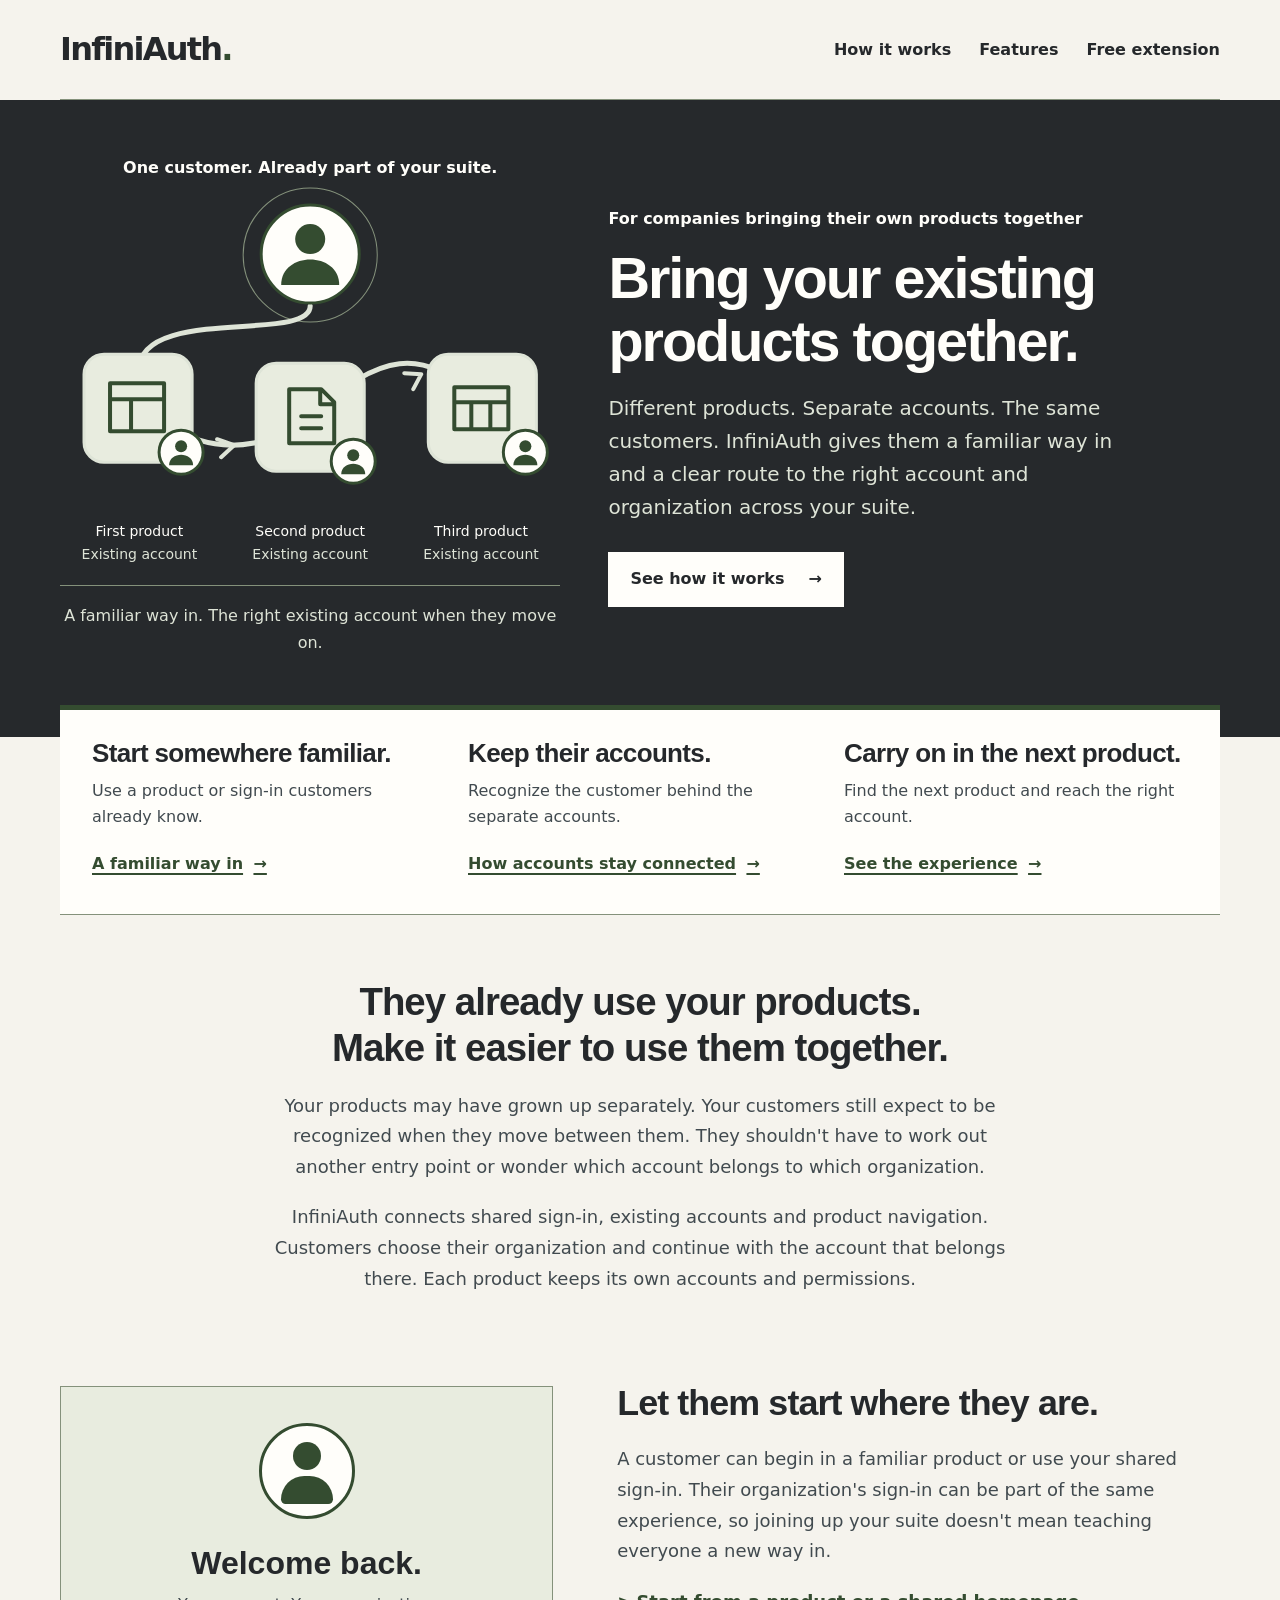
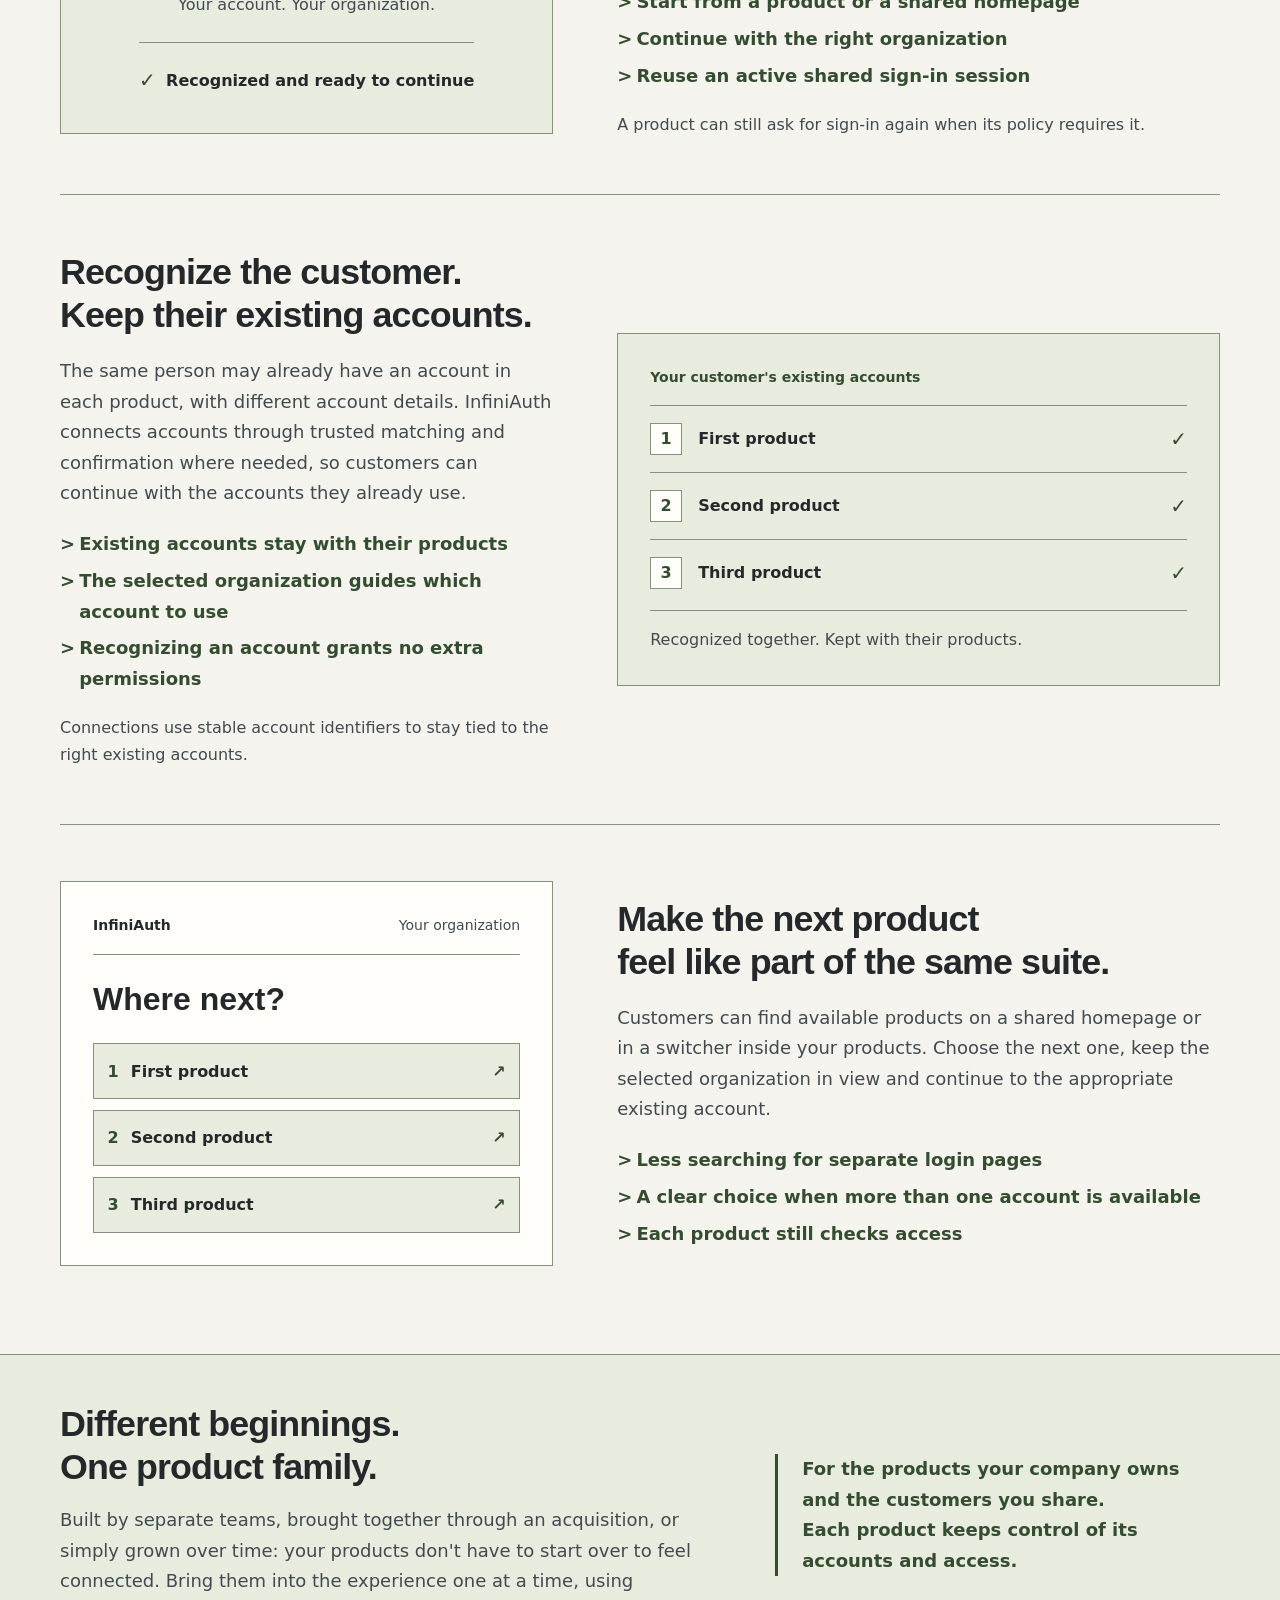
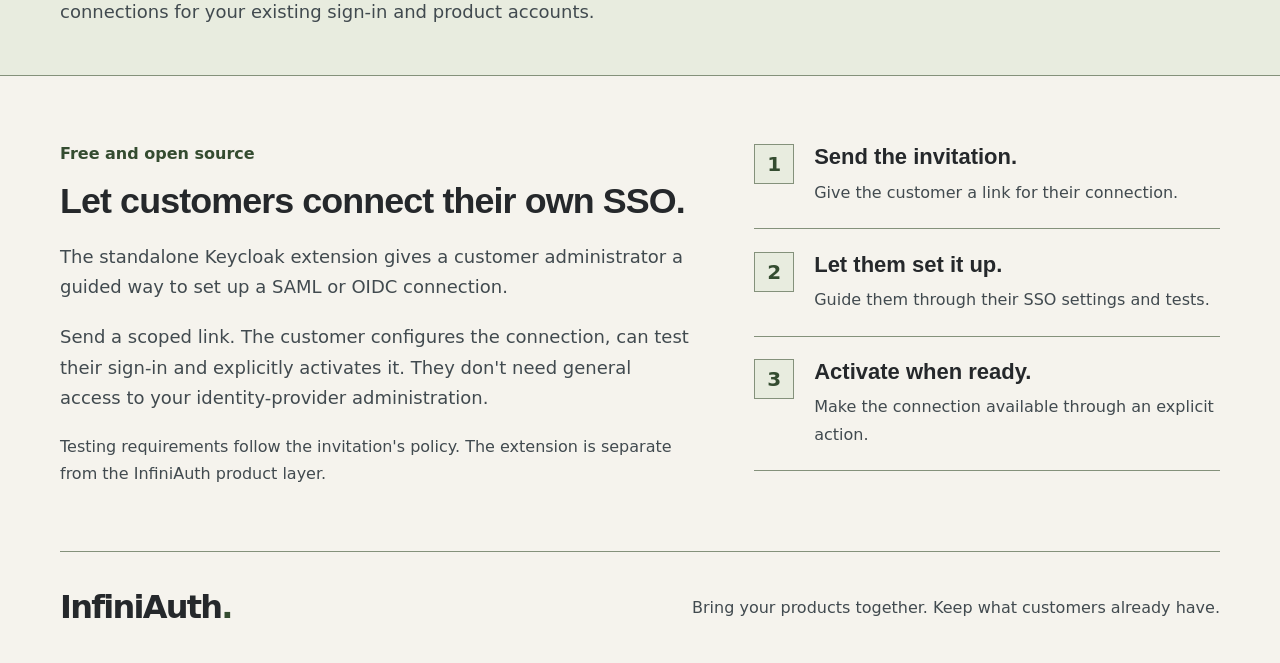
==== infiniauth/index.html @ a1698da1 "Publish InfiniAuth starter page under /infiniauth/" ====
<!doctype html>
<html lang="en">
<head>
  <meta charset="utf-8">
  <meta name="viewport" content="width=device-width, initial-scale=1">
  <meta name="description" content="Bring your existing products together. InfiniAuth connects the customer experience across your product suite while each product keeps its accounts and permissions.">
  <meta http-equiv="Content-Security-Policy" content="default-src 'none'; style-src 'self'; img-src 'none'; font-src 'none'; script-src 'none'; connect-src 'none'; form-action 'none'; base-uri 'none'">
  <title>InfiniAuth &mdash; Bring your existing products together</title>
  <link rel="stylesheet" href="./styles.css">
  <!-- Local concept: intended adapters and integrations are assumed complete for this design only. No implementation or release claim is implied. -->
</head>
<body>
  <a class="skip-link" href="#main-content">Skip to content</a>
  <header class="site-header wrap">
    <a class="wordmark" href="#top" aria-label="InfiniAuth home">InfiniAuth<span aria-hidden="true">.</span></a>
    <nav aria-label="Main navigation"><a href="#how-it-works">How it works</a><a href="#features">Features</a><a href="#keycloak">Free extension</a></nav>
  </header>
  <main id="main-content" tabindex="-1">
    <section class="hero" id="top" aria-labelledby="hero-title">
      <div class="wrap hero-content">
        <figure class="hero-art" aria-labelledby="art-caption">
          <p class="art-heading">One customer. Already part of your suite.</p>
          <svg viewBox="0 0 500 340" role="img" aria-labelledby="art-title art-description">
            <title id="art-title">One customer continues through three products your company owns</title>
            <desc id="art-description">A customer portrait leads into a route through three product symbols, arranged from left to right. Each product has its own account badge showing the same customer. The route represents familiar sign-in, recognition of existing accounts and continuing to the next product in the selected organization. Accounts and permissions remain with each product. This is a conceptual illustration.</desc>
            <circle class="art-halo" cx="250" cy="75" r="67"/>
            <path class="art-path" d="M250 126C250 163 79 125 79 190S180 296 250 235S361 163 421 222"/>
            <path class="art-chevron" d="M157 259l17 6-13 12M344 193l17 1-8 15"/>
            <g transform="translate(196 20)"><circle class="art-disc" cx="54" cy="54" r="49"/><circle class="art-person" cx="54" cy="39" r="15"/><path class="art-person" d="M25 85C25 51 83 51 83 85Z"/></g>
            <g transform="translate(24 174)"><rect class="art-product" width="108" height="108" rx="20"/><path class="art-symbol-line" d="M26 29H80V77H26ZM26 45H80M47 45V77"/><circle class="art-account-disc" cx="97" cy="98" r="22"/><circle class="art-person" cx="97" cy="92" r="6"/><path class="art-person" d="M85 111C85 97 109 97 109 111Z"/></g>
            <g transform="translate(196 183)"><rect class="art-product" width="108" height="108" rx="20"/><path class="art-symbol-line" d="M33 26H65L78 39V80H33ZM64 26V41H78M45 53H65M45 65H65"/><circle class="art-account-disc" cx="97" cy="98" r="22"/><circle class="art-person" cx="97" cy="92" r="6"/><path class="art-person" d="M85 111C85 97 109 97 109 111Z"/></g>
            <g transform="translate(368 174)"><rect class="art-product" width="108" height="108" rx="20"/><path class="art-symbol-line" d="M26 33H80V75H26ZM26 48H80M43 48V75M62 48V75"/><circle class="art-account-disc" cx="97" cy="98" r="22"/><circle class="art-person" cx="97" cy="92" r="6"/><path class="art-person" d="M85 111C85 97 109 97 109 111Z"/></g>
          </svg>
          <div class="art-product-labels" aria-hidden="true"><span>First product<br><b>Existing account</b></span><span>Second product<br><b>Existing account</b></span><span>Third product<br><b>Existing account</b></span></div>
          <figcaption id="art-caption">A familiar way in. The right existing account when they move on.</figcaption>
        </figure>
        <div class="hero-copy">
          <p class="hero-eyebrow">For companies bringing their own products together</p>
          <h1 id="hero-title">Bring your existing<br>products together.</h1>
          <p>Different products. Separate accounts. The same customers. InfiniAuth gives them a familiar way in and a clear route to the right account and organization across your suite.</p>
          <a class="button light-button" href="#how-it-works">See how it works <span aria-hidden="true">&rarr;</span></a>
        </div>
      </div>
    </section>

    <div class="wrap quick-links" aria-label="Explore InfiniAuth">
      <div><h2>Start somewhere familiar.</h2><p>Use a product or sign-in customers already know.</p><a href="#sign-in">A familiar way in <span aria-hidden="true">&rarr;</span></a></div>
      <div><h2>Keep their accounts.</h2><p>Recognize the customer behind the separate accounts.</p><a href="#existing-accounts">How accounts stay connected <span aria-hidden="true">&rarr;</span></a></div>
      <div><h2>Carry on in the next product.</h2><p>Find the next product and reach the right account.</p><a href="#switch-products">See the experience <span aria-hidden="true">&rarr;</span></a></div>
    </div>

    <section class="intro wrap" id="how-it-works" aria-labelledby="intro-title" tabindex="-1">
      <h2 id="intro-title">They already use your products.<br>Make it easier to use them together.</h2>
      <p>Your products may have grown up separately. Your customers still expect to be recognized when they move between them. They shouldn't have to work out another entry point or wonder which account belongs to which organization.</p>
      <p>InfiniAuth connects shared sign-in, existing accounts and product navigation. Customers choose their organization and continue with the account that belongs there. Each product keeps its own accounts and permissions.</p>
    </section>

    <section class="features wrap" id="features" aria-label="InfiniAuth features">
      <article class="feature-row" id="sign-in" aria-labelledby="sign-in-title">
        <div class="feature-picture sign-in-picture" aria-hidden="true">
          <div class="portrait"><span class="portrait-head"></span><span class="portrait-body"></span></div>
          <span class="picture-heading">Welcome back.</span>
          <span class="picture-copy">Your account. Your organization.</span>
          <div class="signed-in"><span class="checkmark">&#10003;</span> Recognized and ready to continue</div>
        </div>
        <div class="feature-copy"><h2 id="sign-in-title">Let them start where they are.</h2><p>A customer can begin in a familiar product or use your shared sign-in. Their organization's sign-in can be part of the same experience, so joining up your suite doesn't mean teaching everyone a new way in.</p><ul><li>Start from a product or a shared homepage</li><li>Continue with the right organization</li><li>Reuse an active shared sign-in session</li></ul><p class="detail">A product can still ask for sign-in again when its policy requires it.</p></div>
      </article>

      <article class="feature-row reverse" id="existing-accounts" aria-labelledby="accounts-title">
        <div class="feature-picture account-picture" aria-hidden="true"><span class="picture-label">Your customer's existing accounts</span><div class="account-item"><span class="account-symbol">1</span><span>First product</span><span class="checkmark">&#10003;</span></div><div class="account-item"><span class="account-symbol">2</span><span>Second product</span><span class="checkmark">&#10003;</span></div><div class="account-item"><span class="account-symbol">3</span><span>Third product</span><span class="checkmark">&#10003;</span></div><p class="picture-bottom">Recognized together. Kept with their products.</p></div>
        <div class="feature-copy"><h2 id="accounts-title">Recognize the customer.<br>Keep their existing accounts.</h2><p>The same person may already have an account in each product, with different account details. InfiniAuth connects accounts through trusted matching and confirmation where needed, so customers can continue with the accounts they already use.</p><ul><li>Existing accounts stay with their products</li><li>The selected organization guides which account to use</li><li>Recognizing an account grants no extra permissions</li></ul><p class="detail">Connections use stable account identifiers to stay tied to the right existing accounts.</p></div>
      </article>

      <article class="feature-row" id="switch-products" aria-labelledby="switch-title">
        <div class="feature-picture product-picture" aria-hidden="true"><div class="picture-toolbar"><span>InfiniAuth</span><span>Your organization</span></div><span class="picture-heading">Where next?</span><div class="product-menu"><span><b>1</b> First product <i>&nearr;</i></span><span><b>2</b> Second product <i>&nearr;</i></span><span><b>3</b> Third product <i>&nearr;</i></span></div></div>
        <div class="feature-copy"><h2 id="switch-title">Make the next product<br>feel like part of the same suite.</h2><p>Customers can find available products on a shared homepage or in a switcher inside your products. Choose the next one, keep the selected organization in view and continue to the appropriate existing account.</p><ul><li>Less searching for separate login pages</li><li>A clear choice when more than one account is available</li><li>Each product still checks access</li></ul></div>
      </article>
    </section>

    <section class="fit-section">
      <div class="wrap fit-content"><div><h2>Different beginnings.<br>One product family.</h2><p>Built by separate teams, brought together through an acquisition, or simply grown over time: your products don't have to start over to feel connected. Bring them into the experience one at a time, using connections for your existing sign-in and product accounts.</p></div><p class="fit-note">For the products your company owns and the customers you share.<br>Each product keeps control of its accounts and access.</p></div>
    </section>

    <section class="extension wrap" id="keycloak" aria-labelledby="keycloak-title">
      <div><p class="section-label">Free and open source</p><h2 id="keycloak-title">Let customers connect their own SSO.</h2><p>The standalone Keycloak extension gives a customer administrator a guided way to set up a SAML or OIDC connection.</p><p>Send a scoped link. The customer configures the connection, can test their sign-in and explicitly activates it. They don't need general access to your identity-provider administration.</p><p class="detail">Testing requirements follow the invitation's policy. The extension is separate from the InfiniAuth product layer.</p></div>
      <ol class="extension-steps"><li><span>1</span><div><h3>Send the invitation.</h3><p>Give the customer a link for their connection.</p></div></li><li><span>2</span><div><h3>Let them set it up.</h3><p>Guide them through their SSO settings and tests.</p></div></li><li><span>3</span><div><h3>Activate when ready.</h3><p>Make the connection available through an explicit action.</p></div></li></ol>
    </section>
  </main>
  <footer class="site-footer wrap"><div><a class="wordmark" href="#top">InfiniAuth<span aria-hidden="true">.</span></a><p>Bring your products together. Keep what customers already have.</p></div></footer>
</body>
</html>
---- infiniauth/styles.css ----
:root {
  color-scheme: light;
  --paper: #f5f3ed; --surface: #fffefa; --soft: #e8ecdf; --charcoal: #26292c;
  --ink: #25282b; --muted: #414a4f; --accent: #344c30; --on-dark: #fffefa;
  --on-dark-muted: #dee4d7; --border: #84917b;
  font-family: "Segoe UI", system-ui, sans-serif; color: var(--ink); background: var(--paper);
  font-synthesis: none;
}
* { box-sizing: border-box; }
html { font-size: 100%; scroll-padding-top: 1.5rem; }
body { margin: 0; font-size: 1.125rem; line-height: 1.7; }
h1, h2, h3, p, figure { margin: 0; }
h1, h2, h3 { font-family: "Bahnschrift", "Arial Narrow", "Segoe UI", sans-serif; font-weight: 700; line-height: 1.2; color: inherit; }
h1, h2, h3, p, span, li { overflow-wrap: anywhere; }
h1 { font-size: clamp(2.75rem, 4.5vw, 4.25rem); letter-spacing: -.035em; line-height: 1.08; }
h2 { font-size: clamp(2rem, 2.8vw, 2.75rem); letter-spacing: -.025em; }
h3 { font-size: 1.375rem; }
p { max-width: 65ch; color: var(--muted); }
ul, ol { margin: 0; padding: 0; }
a { color: var(--accent); text-underline-offset: .25em; text-decoration-thickness: .1em; }
a:focus-visible { outline: 3px solid var(--surface); outline-offset: 3px; box-shadow: 0 0 0 7px var(--ink); border-radius: .15rem; }
[tabindex="-1"]:focus { outline: none; }
.wrap { width: min(1160px, calc(100% - 80px)); margin-inline: auto; }
.skip-link { position: absolute; z-index: 5; top: 1rem; left: 1rem; padding: .75rem 1rem; background: var(--charcoal); color: var(--on-dark); transform: translateY(-180%); }
.skip-link:focus { transform: translateY(0); }
.site-header { display: flex; justify-content: space-between; align-items: center; flex-wrap: wrap; gap: 1rem 2rem; padding-block: 1.4rem; border-bottom: 1px solid var(--border); }
.wordmark { font-size: 2rem; font-weight: 700; letter-spacing: -.055em; color: var(--ink); text-decoration: none; white-space: nowrap; }
.wordmark > span { color: var(--accent); }
nav { display: flex; flex-wrap: wrap; gap: .2rem 1.75rem; }
nav a { display: inline-flex; align-items: center; min-height: 44px; color: var(--ink); font-size: 1rem; font-weight: 650; text-decoration: none; }
nav a:hover { text-decoration: underline; }
.hero { background: var(--charcoal); color: var(--on-dark); padding-block: 3.5rem 5rem; }
.hero-content { display: grid; grid-template-columns: minmax(0, .9fr) minmax(0, 1.1fr); gap: 3rem; align-items: center; }
.hero-art svg { display: block; width: 100%; height: auto; }
.hero-art .art-heading { color: var(--on-dark); font-size: 1rem; font-weight: 650; line-height: 1.5; text-align: center; }
.hero-art figcaption { font-size: 1rem; color: var(--on-dark-muted); text-align: center; margin-top: 1.25rem; padding-top: 1rem; border-top: 1px solid var(--border); }
.art-product-labels { display: grid; grid-template-columns: repeat(3, minmax(0, 1fr)); gap: .75rem; color: var(--on-dark); font-size: .875rem; line-height: 1.6; text-align: center; }
.art-product-labels b { color: var(--on-dark-muted); font-weight: 400; }
.art-halo { fill: none; stroke: var(--border); stroke-width: 1; }
.art-path { fill: none; stroke: var(--on-dark-muted); stroke-width: 5; stroke-linecap: round; }
.art-chevron { fill: none; stroke: var(--on-dark-muted); stroke-width: 4; stroke-linecap: round; stroke-linejoin: round; }
.art-disc, .art-account-disc { fill: var(--surface); stroke: var(--accent); stroke-width: 3; }
.art-person { fill: var(--accent); }
.art-product { fill: var(--soft); stroke: var(--on-dark-muted); stroke-width: 3; }
.art-symbol-line { fill: none; stroke: var(--accent); stroke-width: 4; stroke-linecap: round; stroke-linejoin: round; }
.hero-copy > p { font-size: 1.25rem; line-height: 1.65; color: var(--on-dark-muted); max-width: 43ch; margin-top: 1.25rem; }
.hero-copy > .hero-eyebrow { font-size: 1rem; font-weight: 650; line-height: 1.6; color: var(--on-dark); margin: 0 0 1rem; max-width: 48ch; }
.hero-copy .button { margin-top: 1.75rem; }
.button { display: inline-flex; align-items: center; justify-content: center; gap: 1.5rem; min-height: 52px; padding: .85rem 1.25rem; border: 2px solid var(--accent); color: var(--surface); background: var(--accent); font-size: 1rem; font-weight: 700; text-decoration: none; line-height: 1.5; }
.light-button { color: var(--ink); background: var(--surface); border-color: var(--surface); }
.light-button:hover { color: var(--ink); background: var(--soft); border-color: var(--soft); }
.quick-links { position: relative; display: grid; grid-template-columns: repeat(3, minmax(0, 1fr)); gap: 2rem; margin-top: -2rem; padding: 1.75rem 2rem; background: var(--surface); border-top: 5px solid var(--accent); border-bottom: 1px solid var(--border); }
.quick-links h2 { font-size: 1.625rem; }
.quick-links p { font-size: 1rem; margin-top: .55rem; line-height: 1.65; }
.quick-links a { display: inline-flex; align-items: center; gap: .65rem; min-height: 44px; font-size: 1rem; font-weight: 650; margin-top: .7rem; }
.intro { padding-block: 4rem 2rem; max-width: 900px; text-align: center; }
.intro h2 { font-size: clamp(2rem, 3vw, 2.75rem); }
.intro p { margin: 1.25rem auto 0; max-width: 65ch; }
.features { padding-bottom: 2rem; }
.feature-row { display: grid; grid-template-columns: minmax(0, .9fr) minmax(0, 1.1fr); gap: 4rem; align-items: center; padding-block: 3.5rem; border-bottom: 1px solid var(--border); }
.feature-row:last-child { border-bottom: 0; }
.feature-row.reverse .feature-picture { grid-column: 2; grid-row: 1; }
.feature-row.reverse .feature-copy { grid-column: 1; grid-row: 1; }
.feature-copy > p { margin-top: 1.2rem; }
.feature-copy ul { list-style: none; margin-top: 1.25rem; }
.feature-copy li { color: var(--accent); font-weight: 650; padding-left: 1.2rem; position: relative; margin-top: .4rem; }
.feature-copy li::before { content: ">"; position: absolute; left: 0; font-weight: 700; }
.detail { font-size: 1rem; line-height: 1.7; }
.feature-picture { min-width: 0; background: var(--soft); border: 1px solid var(--border); padding: 2rem; }
.sign-in-picture { display: flex; align-items: center; flex-direction: column; padding-block: 2.25rem; text-align: center; }
.portrait { position: relative; width: 6rem; height: 6rem; border: 3px solid var(--accent); border-radius: 50%; background: var(--surface); margin-bottom: 1.5rem; }
.portrait-head { position: absolute; width: 1.75rem; height: 1.75rem; top: 1rem; left: 50%; margin-left: -.875rem; background: var(--accent); border-radius: 50%; }
.portrait-body { position: absolute; width: 3.25rem; height: 1.75rem; bottom: .75rem; left: 50%; margin-left: -1.625rem; border-radius: 2rem 2rem .4rem .4rem; background: var(--accent); }
.picture-heading { display: block; font-family: "Bahnschrift", "Arial Narrow", "Segoe UI", sans-serif; font-size: 2rem; font-weight: 700; line-height: 1.25; }
.picture-copy { display: block; font-size: 1rem; color: var(--muted); margin-top: .5rem; }
.signed-in { display: flex; align-items: center; gap: .65rem; font-size: 1rem; font-weight: 600; border-top: 1px solid var(--border); padding-top: 1.25rem; margin-top: 1.5rem; }
.checkmark { color: var(--accent); font-size: 1.25rem; font-weight: 700; }
.picture-label { display: block; color: var(--accent); font-size: .875rem; font-weight: 700; line-height: 1.6; margin-bottom: 1rem; }
.account-item { display: flex; align-items: center; gap: 1rem; padding-block: 1rem; border-top: 1px solid var(--border); font-size: 1rem; font-weight: 600; }
.account-item > .checkmark { margin-left: auto; }
.account-symbol { display: grid; place-items: center; width: 2rem; height: 2rem; flex: 0 0 2rem; color: var(--accent); background: var(--surface); border: 1px solid var(--border); font-size: 1rem; }
.picture-bottom { font-size: 1rem; line-height: 1.65; border-top: 1px solid var(--border); padding-top: 1rem; margin-top: .25rem; }
.product-picture { background: var(--surface); }
.picture-toolbar { display: flex; justify-content: space-between; flex-wrap: wrap; gap: .5rem 1rem; font-size: .875rem; color: var(--muted); border-bottom: 1px solid var(--border); padding-bottom: 1rem; margin-bottom: 1.5rem; }
.picture-toolbar > span:first-child { color: var(--ink); font-weight: 700; }
.product-menu { display: grid; gap: .65rem; margin-top: 1.5rem; }
.product-menu > span { display: flex; align-items: center; gap: .75rem; padding: .85rem; background: var(--soft); border: 1px solid var(--border); font-size: 1rem; font-weight: 600; }
.product-menu b { color: var(--accent); }
.product-menu i { margin-left: auto; color: var(--accent); font-style: normal; }
.fit-section { background: var(--soft); border-block: 1px solid var(--border); padding-block: 3rem; }
.fit-content { display: grid; grid-template-columns: minmax(0, 1.2fr) minmax(0, .8fr); gap: 3rem; align-items: center; }
.fit-content > div > p { margin-top: 1rem; }
.fit-note { font-size: 1.125rem; font-weight: 600; color: var(--accent); padding-left: 1.5rem; border-left: 3px solid var(--accent); }
.extension { display: grid; grid-template-columns: minmax(0, 1.15fr) minmax(0, .85fr); gap: 4rem; padding-block: 4rem; }
.section-label { font-size: 1rem; color: var(--accent); font-weight: 700; margin-bottom: .75rem; }
.extension > div > p:not(.section-label) { margin-top: 1.2rem; }
.extension-steps { list-style: none; }
.extension-steps li { display: flex; align-items: start; gap: 1.25rem; padding-block: 1.4rem; border-bottom: 1px solid var(--border); }
.extension-steps li:first-child { padding-top: .25rem; }
.extension-steps li > span { display: grid; place-items: center; width: 2.5rem; height: 2.5rem; flex: 0 0 2.5rem; background: var(--soft); border: 1px solid var(--border); color: var(--accent); font-size: 1.25rem; font-weight: 700; }
.extension-steps p { font-size: 1rem; margin-top: .5rem; }
.site-footer { border-top: 1px solid var(--border); padding-block: 1.75rem; }
.site-footer > div { display: flex; align-items: center; justify-content: space-between; flex-wrap: wrap; gap: 1rem 2rem; }
.site-footer > div > p { font-size: 1rem; }
@media (max-width: 1000px) {
  .wrap { width: calc(100% - 56px); }
  .hero-content { gap: 2rem; }
  .feature-row, .extension { gap: 2.5rem; }
  .feature-picture { padding: 1.5rem; }
}
@media (max-width: 820px) {
  .hero-content { grid-template-columns: 1fr; gap: 1.75rem; }
  .hero-copy { grid-row: 1; }
  .hero-art { width: min(100%, 440px); justify-self: center; }
  .hero-copy > p { max-width: 60ch; }
  .hero { padding-top: 2.5rem; }
  .feature-row { grid-template-columns: 1fr; gap: 2rem; }
  .feature-row.reverse .feature-picture, .feature-row.reverse .feature-copy { grid-column: auto; grid-row: auto; }
  .feature-picture { width: min(100%, 520px); justify-self: center; }
  .fit-content, .extension { grid-template-columns: 1fr; gap: 2rem; }
  .fit-note { padding-left: 0; border-left: 0; border-top: 2px solid var(--accent); padding-top: 1.25rem; }
}
@media (max-width: 640px) {
  .wrap { width: calc(100% - 40px); }
  nav { gap: .2rem 1.25rem; }
  .hero { padding-bottom: 4rem; }
  .quick-links { grid-template-columns: 1fr; gap: 1.5rem; padding: 1.5rem; }
  .quick-links > div + div { border-top: 1px solid var(--border); padding-top: 1.5rem; }
  .intro { text-align: left; padding-block: 3rem 1rem; }
  .intro p { margin-inline: 0; }
  .feature-row { padding-block: 2.5rem; }
  .feature-picture { padding: 1.25rem; }
  .extension { padding-block: 3rem; }
  .site-footer > div { align-items: start; flex-direction: column; }
}
@media (prefers-reduced-motion: reduce) {
  html { scroll-behavior: auto; }
  *, *::before, *::after { animation: none !important; transition: none !important; }
}
@media (forced-colors: active) {
  a:focus-visible { outline: 3px solid Highlight; box-shadow: none; }
  .button { border: 2px solid ButtonText; }
}
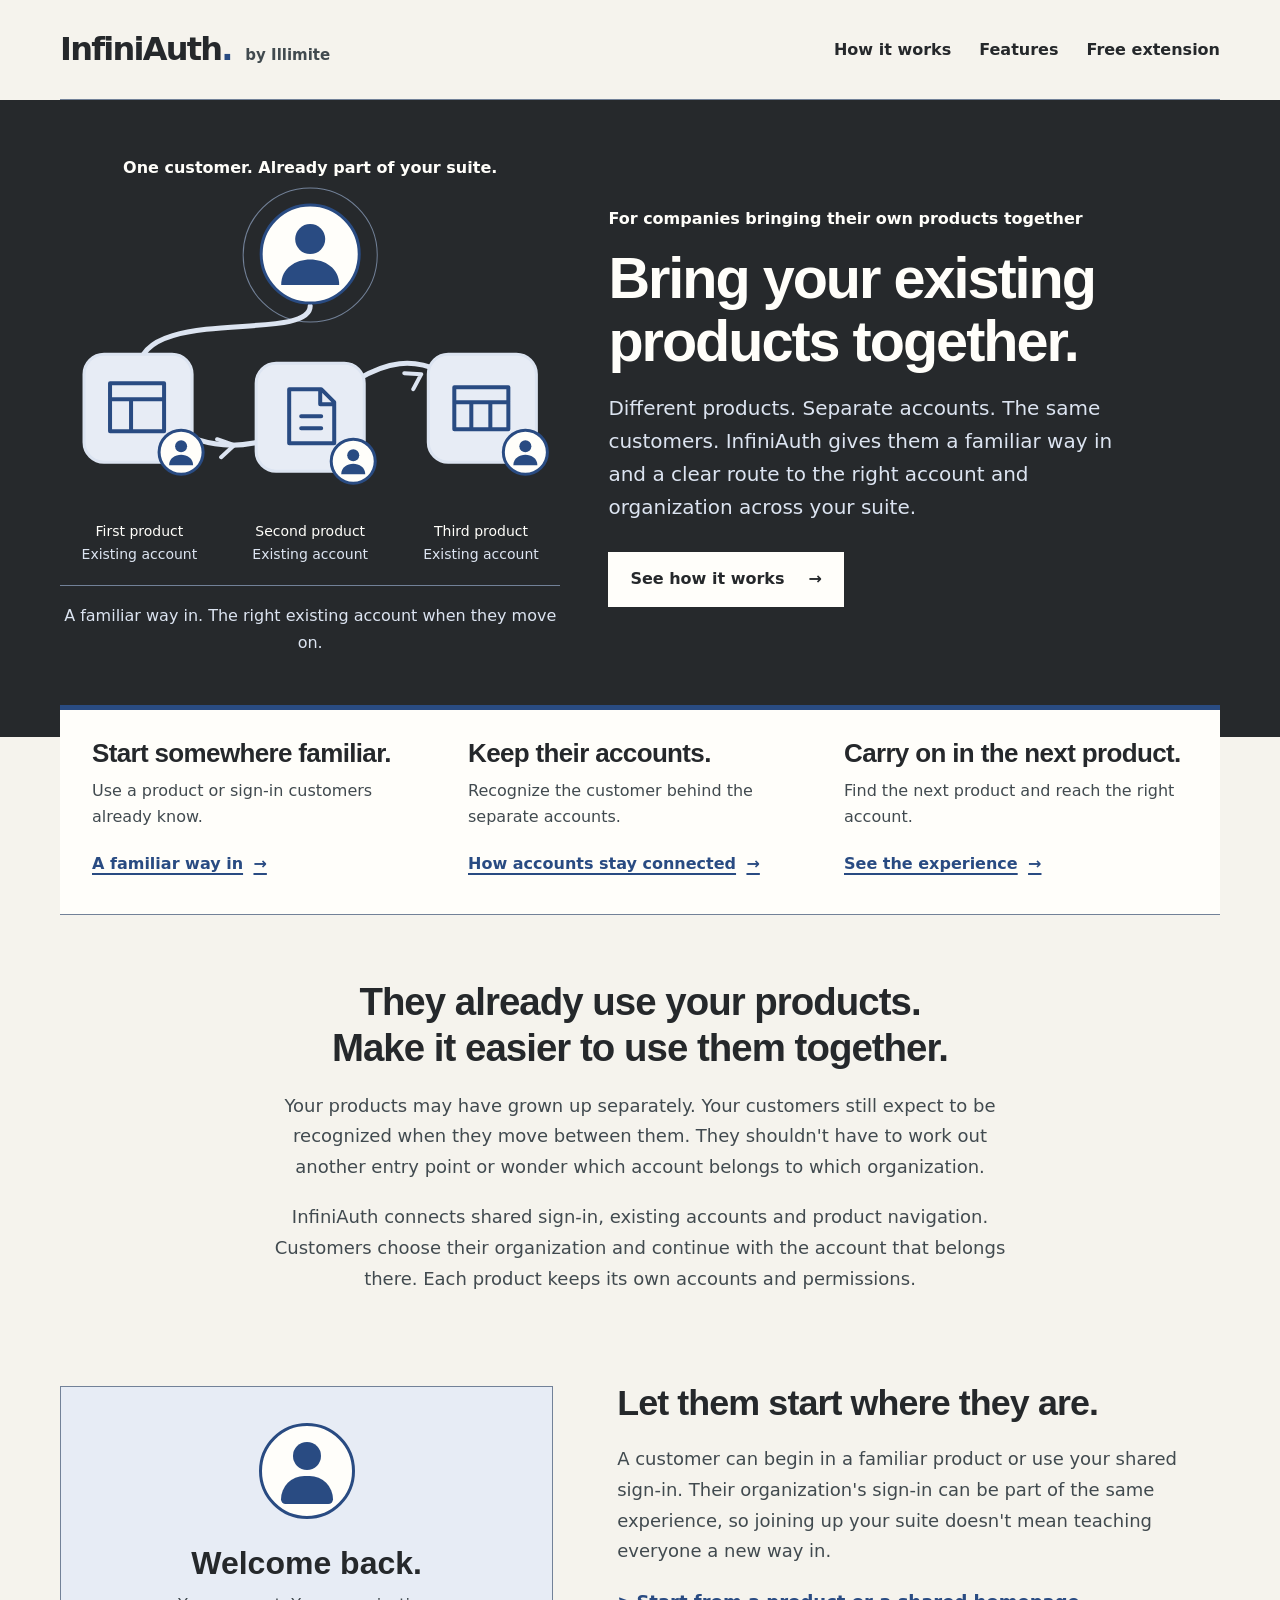
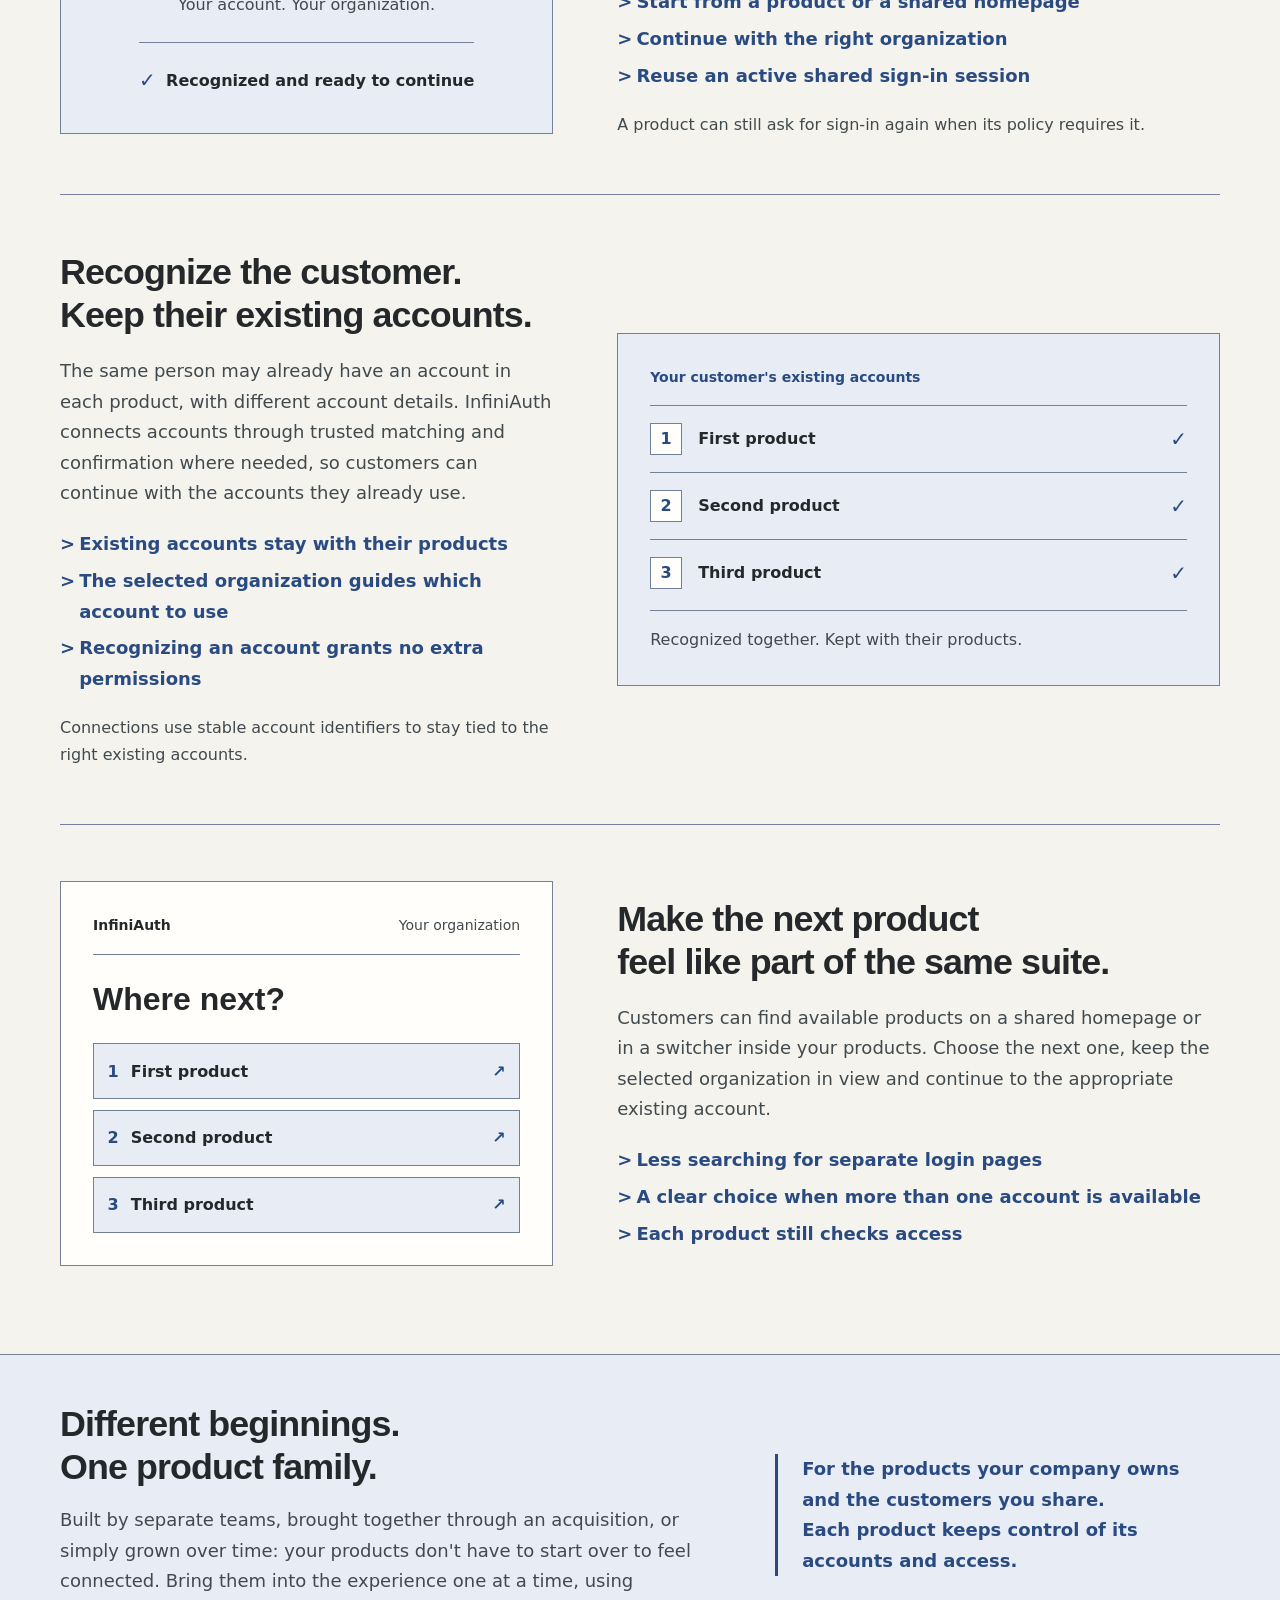
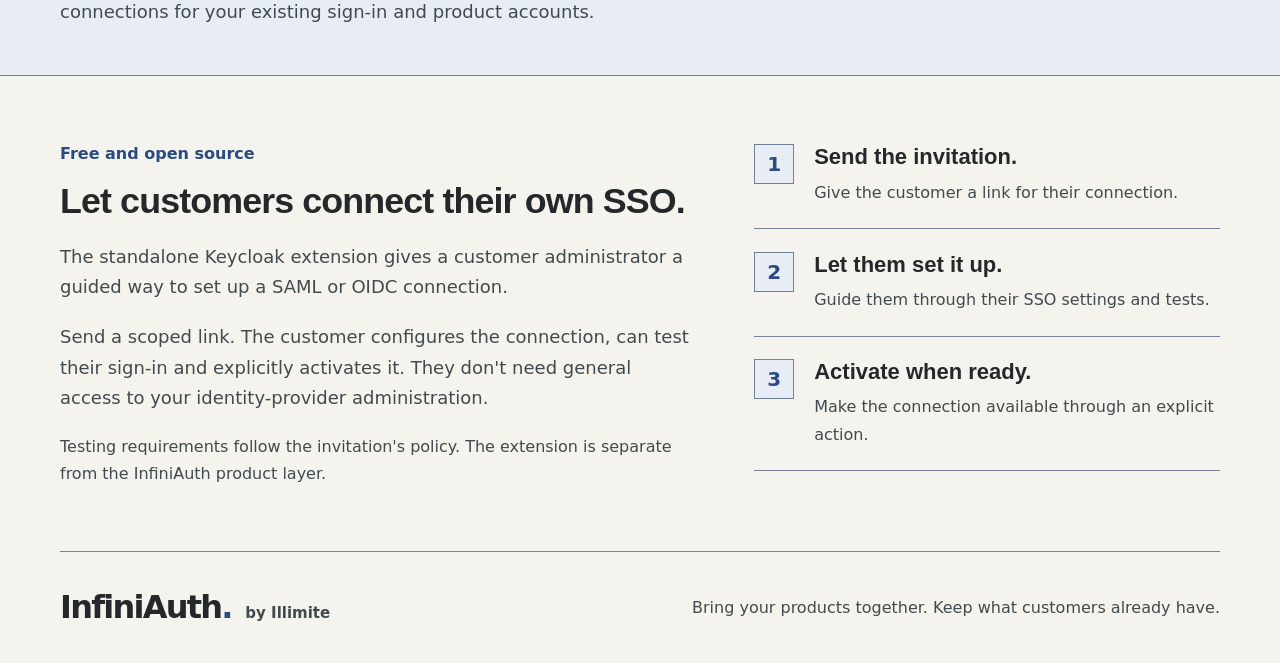
==== commit 1ee43466: "Use ink blue and add Illimite branding to InfiniAuth" ====
--- a/infiniauth/index.html
+++ b/infiniauth/index.html
@@ -3,16 +3,16 @@
 <head>
   <meta charset="utf-8">
   <meta name="viewport" content="width=device-width, initial-scale=1">
-  <meta name="description" content="Bring your existing products together. InfiniAuth connects the customer experience across your product suite while each product keeps its accounts and permissions.">
+  <meta name="description" content="InfiniAuth by Illimite brings your existing products together. Connect the customer experience across your product suite while each product keeps its accounts and permissions.">
   <meta http-equiv="Content-Security-Policy" content="default-src 'none'; style-src 'self'; img-src 'none'; font-src 'none'; script-src 'none'; connect-src 'none'; form-action 'none'; base-uri 'none'">
-  <title>InfiniAuth &mdash; Bring your existing products together</title>
-  <link rel="stylesheet" href="./styles.css">
+  <title>InfiniAuth by Illimite &mdash; Bring your existing products together</title>
+  <link rel="stylesheet" href="./styles.css?v=fb56f336c27d">
   <!-- Local concept: intended adapters and integrations are assumed complete for this design only. No implementation or release claim is implied. -->
 </head>
 <body>
   <a class="skip-link" href="#main-content">Skip to content</a>
   <header class="site-header wrap">
-    <a class="wordmark" href="#top" aria-label="InfiniAuth home">InfiniAuth<span aria-hidden="true">.</span></a>
+    <div class="brand-lockup"><a class="wordmark" href="#top" aria-label="InfiniAuth home">InfiniAuth<span aria-hidden="true">.</span></a><span class="brand-owner">by Illimite</span></div>
     <nav aria-label="Main navigation"><a href="#how-it-works">How it works</a><a href="#features">Features</a><a href="#keycloak">Free extension</a></nav>
   </header>
   <main id="main-content" tabindex="-1">
@@ -86,7 +86,7 @@
       <ol class="extension-steps"><li><span>1</span><div><h3>Send the invitation.</h3><p>Give the customer a link for their connection.</p></div></li><li><span>2</span><div><h3>Let them set it up.</h3><p>Guide them through their SSO settings and tests.</p></div></li><li><span>3</span><div><h3>Activate when ready.</h3><p>Make the connection available through an explicit action.</p></div></li></ol>
     </section>
   </main>
-  <footer class="site-footer wrap"><div><a class="wordmark" href="#top">InfiniAuth<span aria-hidden="true">.</span></a><p>Bring your products together. Keep what customers already have.</p></div></footer>
+  <footer class="site-footer wrap"><div><div class="brand-lockup"><a class="wordmark" href="#top">InfiniAuth<span aria-hidden="true">.</span></a><span class="brand-owner">by Illimite</span></div><p>Bring your products together. Keep what customers already have.</p></div></footer>
 </body>
 </html>
 
--- a/infiniauth/styles.css
+++ b/infiniauth/styles.css
@@ -1,8 +1,8 @@
 :root {
   color-scheme: light;
-  --paper: #f5f3ed; --surface: #fffefa; --soft: #e8ecdf; --charcoal: #26292c;
-  --ink: #25282b; --muted: #414a4f; --accent: #344c30; --on-dark: #fffefa;
-  --on-dark-muted: #dee4d7; --border: #84917b;
+  --paper: #f5f3ed; --surface: #fffefa; --soft: #e7ecf5; --charcoal: #26292c;
+  --ink: #25282b; --muted: #414a4f; --accent: #294b82; --on-dark: #fffefa;
+  --on-dark-muted: #dce4f1; --border: #728198;
   font-family: "Segoe UI", system-ui, sans-serif; color: var(--ink); background: var(--paper);
   font-synthesis: none;
 }
@@ -24,6 +24,8 @@
 .skip-link { position: absolute; z-index: 5; top: 1rem; left: 1rem; padding: .75rem 1rem; background: var(--charcoal); color: var(--on-dark); transform: translateY(-180%); }
 .skip-link:focus { transform: translateY(0); }
 .site-header { display: flex; justify-content: space-between; align-items: center; flex-wrap: wrap; gap: 1rem 2rem; padding-block: 1.4rem; border-bottom: 1px solid var(--border); }
+.brand-lockup { display: flex; align-items: baseline; flex-wrap: wrap; gap: .15rem .85rem; max-width: 100%; }
+.brand-owner { color: var(--muted); font-size: .9375rem; line-height: 1.6; font-weight: 600; }
 .wordmark { font-size: 2rem; font-weight: 700; letter-spacing: -.055em; color: var(--ink); text-decoration: none; white-space: nowrap; }
 .wordmark > span { color: var(--accent); }
 nav { display: flex; flex-wrap: wrap; gap: .2rem 1.75rem; }
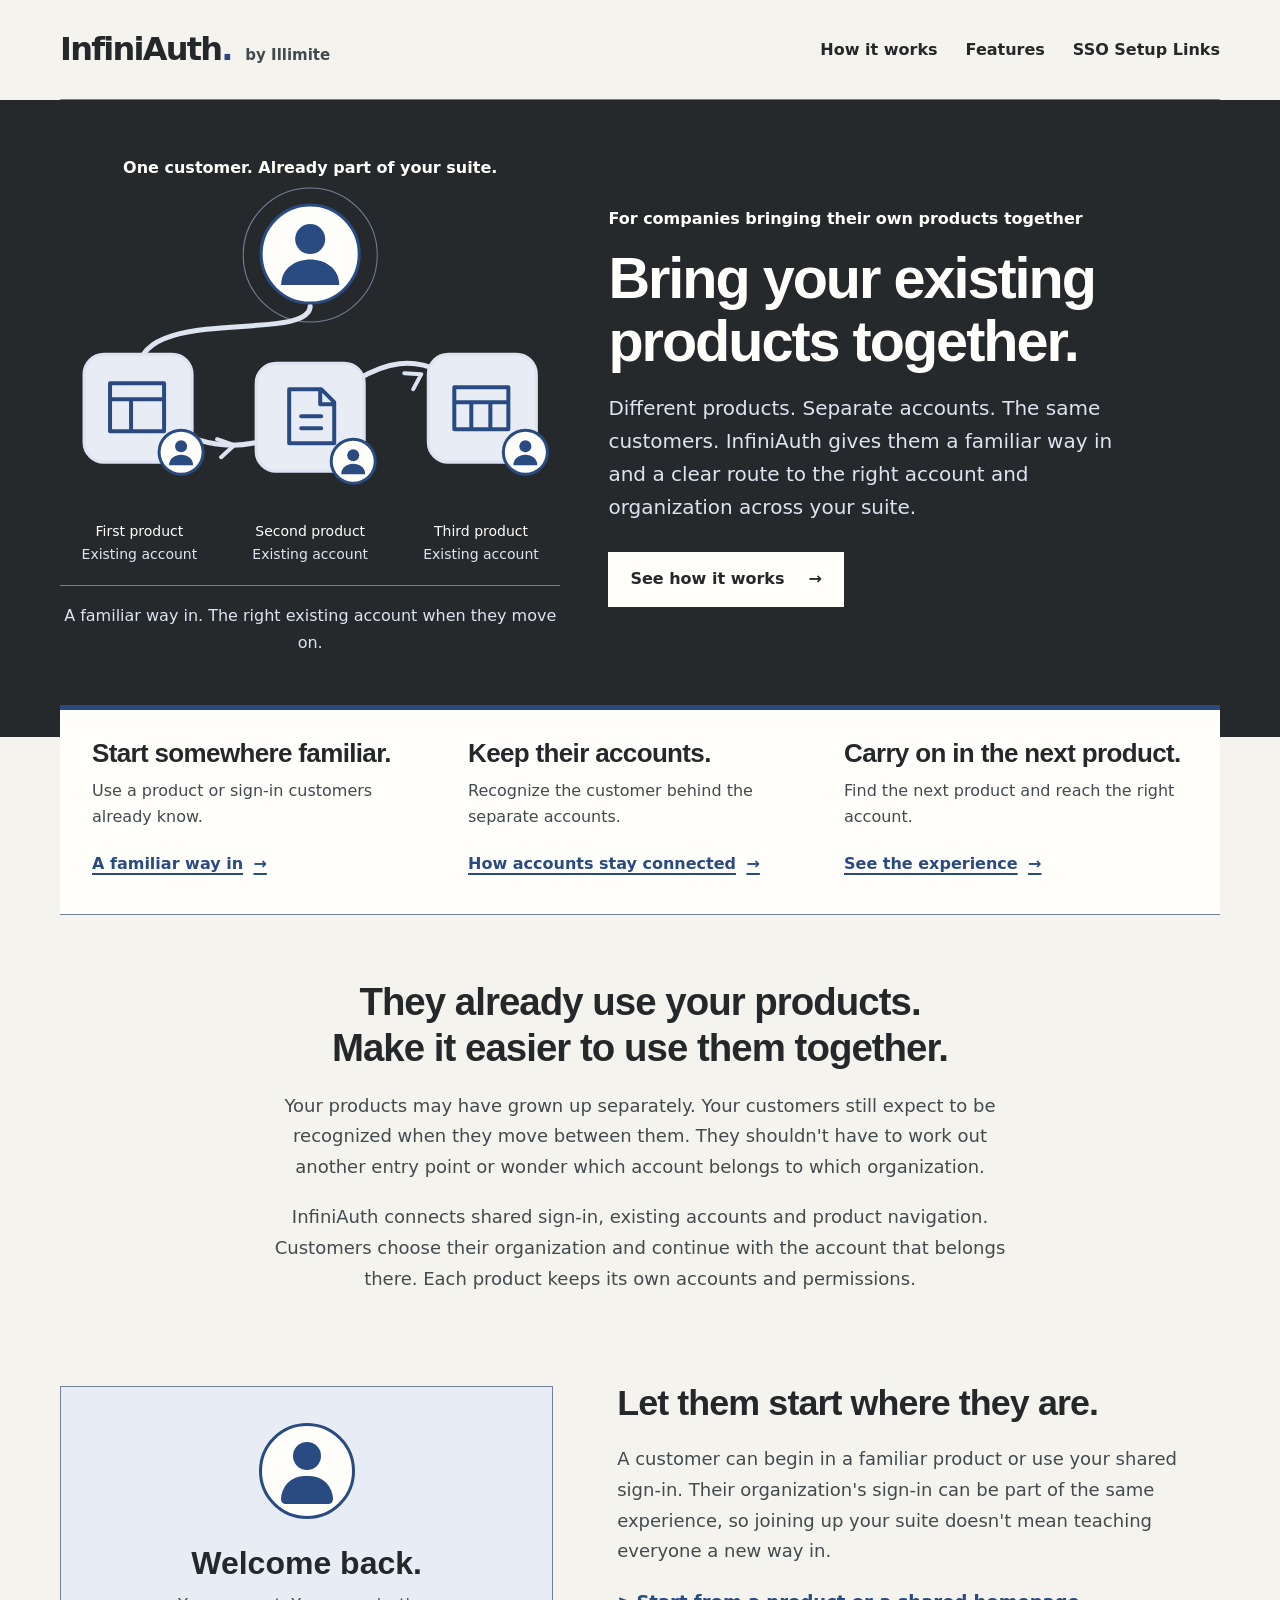
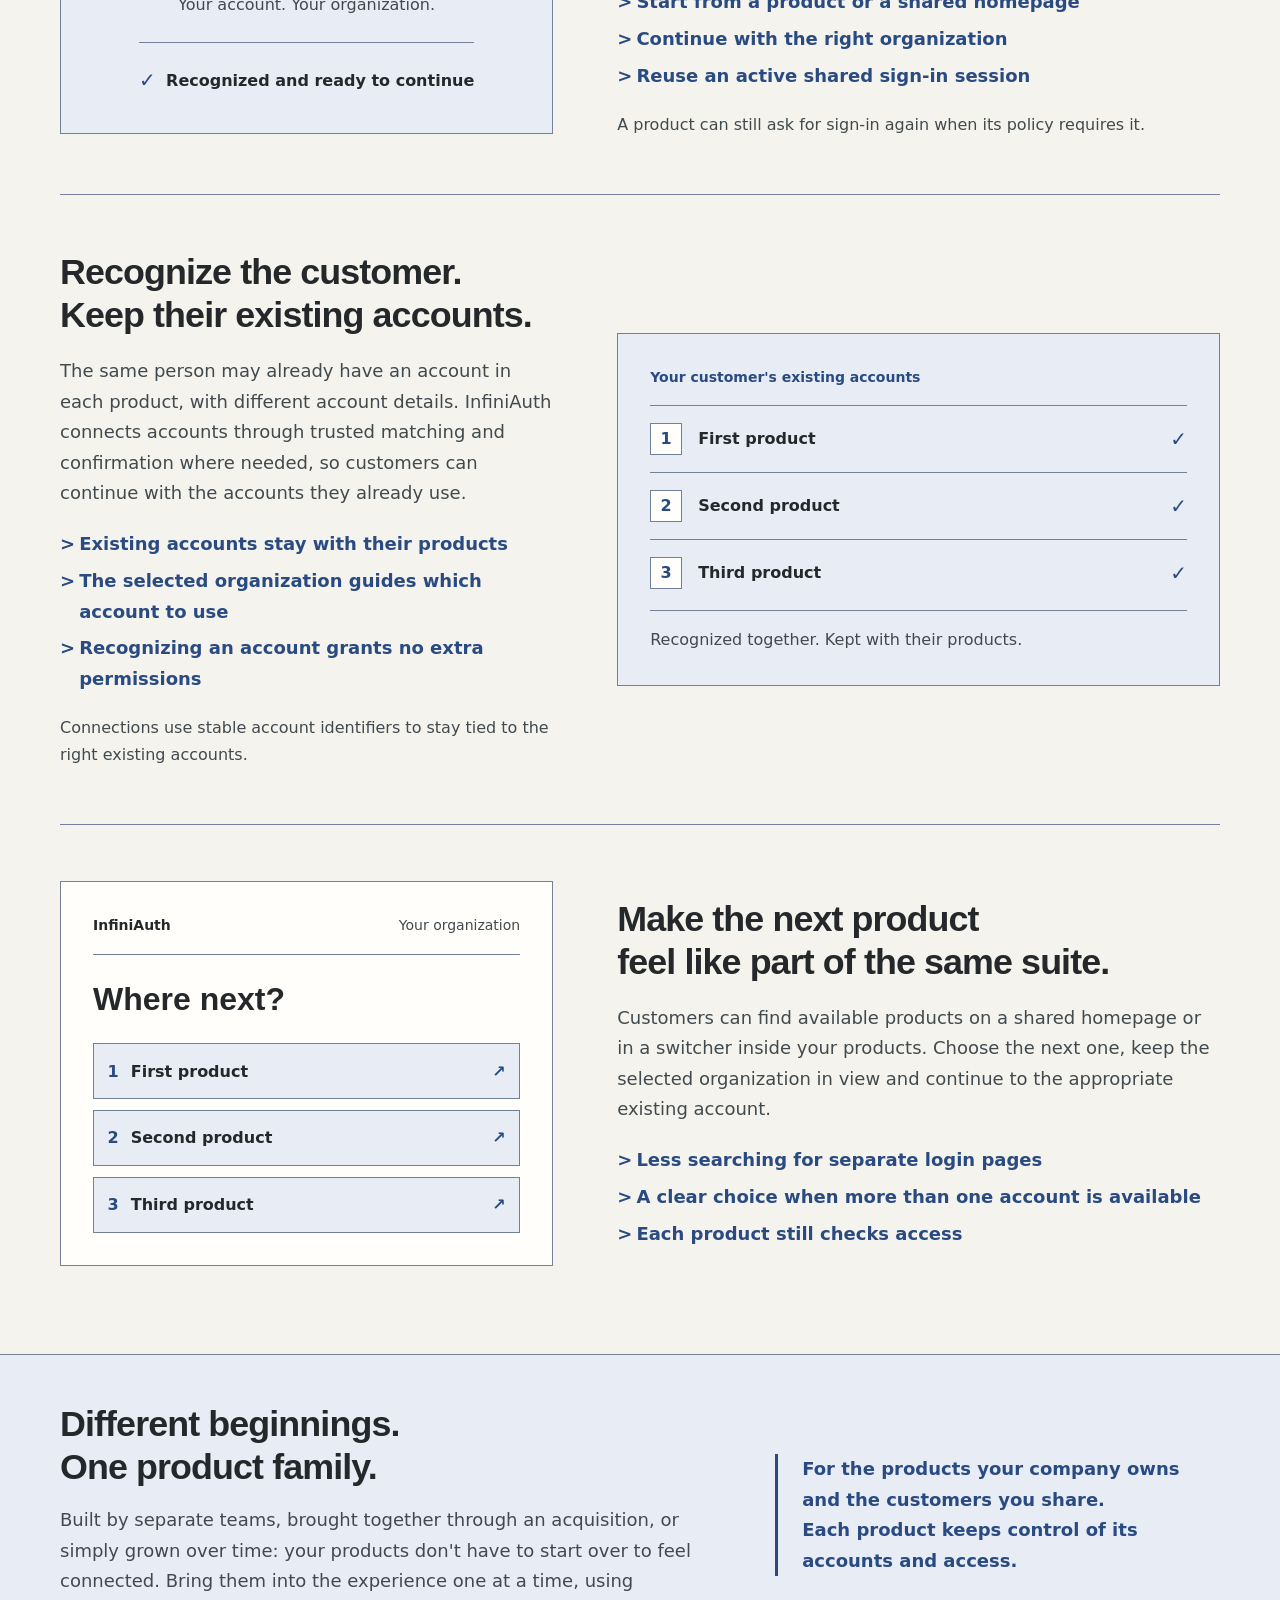
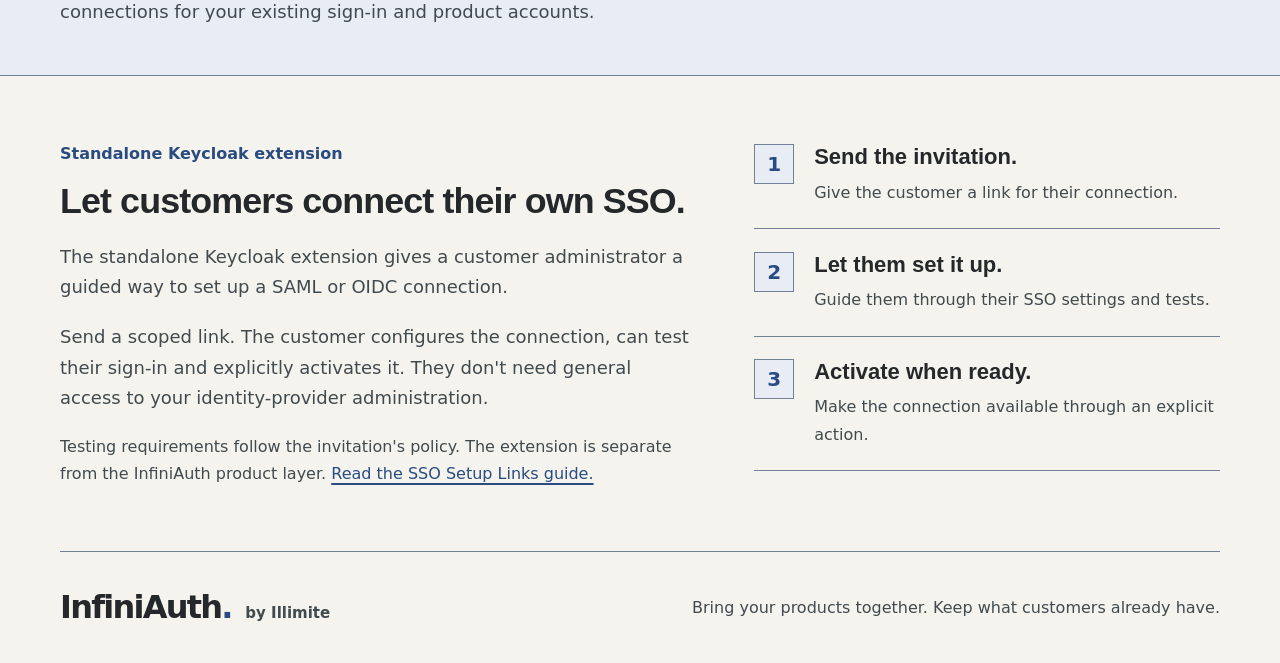
==== commit 7b4acc68: "Publish one polished SSO guide with coherent examples" ====
--- a/infiniauth/index.html
+++ b/infiniauth/index.html
@@ -13,7 +13,7 @@
   <a class="skip-link" href="#main-content">Skip to content</a>
   <header class="site-header wrap">
     <div class="brand-lockup"><a class="wordmark" href="#top" aria-label="InfiniAuth home">InfiniAuth<span aria-hidden="true">.</span></a><span class="brand-owner">by Illimite</span></div>
-    <nav aria-label="Main navigation"><a href="#how-it-works">How it works</a><a href="#features">Features</a><a href="#keycloak">Free extension</a></nav>
+    <nav aria-label="Main navigation"><a href="#how-it-works">How it works</a><a href="#features">Features</a><a href="../keycloak-sso/">SSO Setup Links</a></nav>
   </header>
   <main id="main-content" tabindex="-1">
     <section class="hero" id="top" aria-labelledby="hero-title">
@@ -82,7 +82,7 @@
     </section>
 
     <section class="extension wrap" id="keycloak" aria-labelledby="keycloak-title">
-      <div><p class="section-label">Free and open source</p><h2 id="keycloak-title">Let customers connect their own SSO.</h2><p>The standalone Keycloak extension gives a customer administrator a guided way to set up a SAML or OIDC connection.</p><p>Send a scoped link. The customer configures the connection, can test their sign-in and explicitly activates it. They don't need general access to your identity-provider administration.</p><p class="detail">Testing requirements follow the invitation's policy. The extension is separate from the InfiniAuth product layer.</p></div>
+      <div><p class="section-label">Standalone Keycloak extension</p><h2 id="keycloak-title">Let customers connect their own SSO.</h2><p>The standalone Keycloak extension gives a customer administrator a guided way to set up a SAML or OIDC connection.</p><p>Send a scoped link. The customer configures the connection, can test their sign-in and explicitly activates it. They don't need general access to your identity-provider administration.</p><p class="detail">Testing requirements follow the invitation's policy. The extension is separate from the InfiniAuth product layer. <a href="../keycloak-sso/">Read the SSO Setup Links guide.</a></p></div>
       <ol class="extension-steps"><li><span>1</span><div><h3>Send the invitation.</h3><p>Give the customer a link for their connection.</p></div></li><li><span>2</span><div><h3>Let them set it up.</h3><p>Guide them through their SSO settings and tests.</p></div></li><li><span>3</span><div><h3>Activate when ready.</h3><p>Make the connection available through an explicit action.</p></div></li></ol>
     </section>
   </main>
